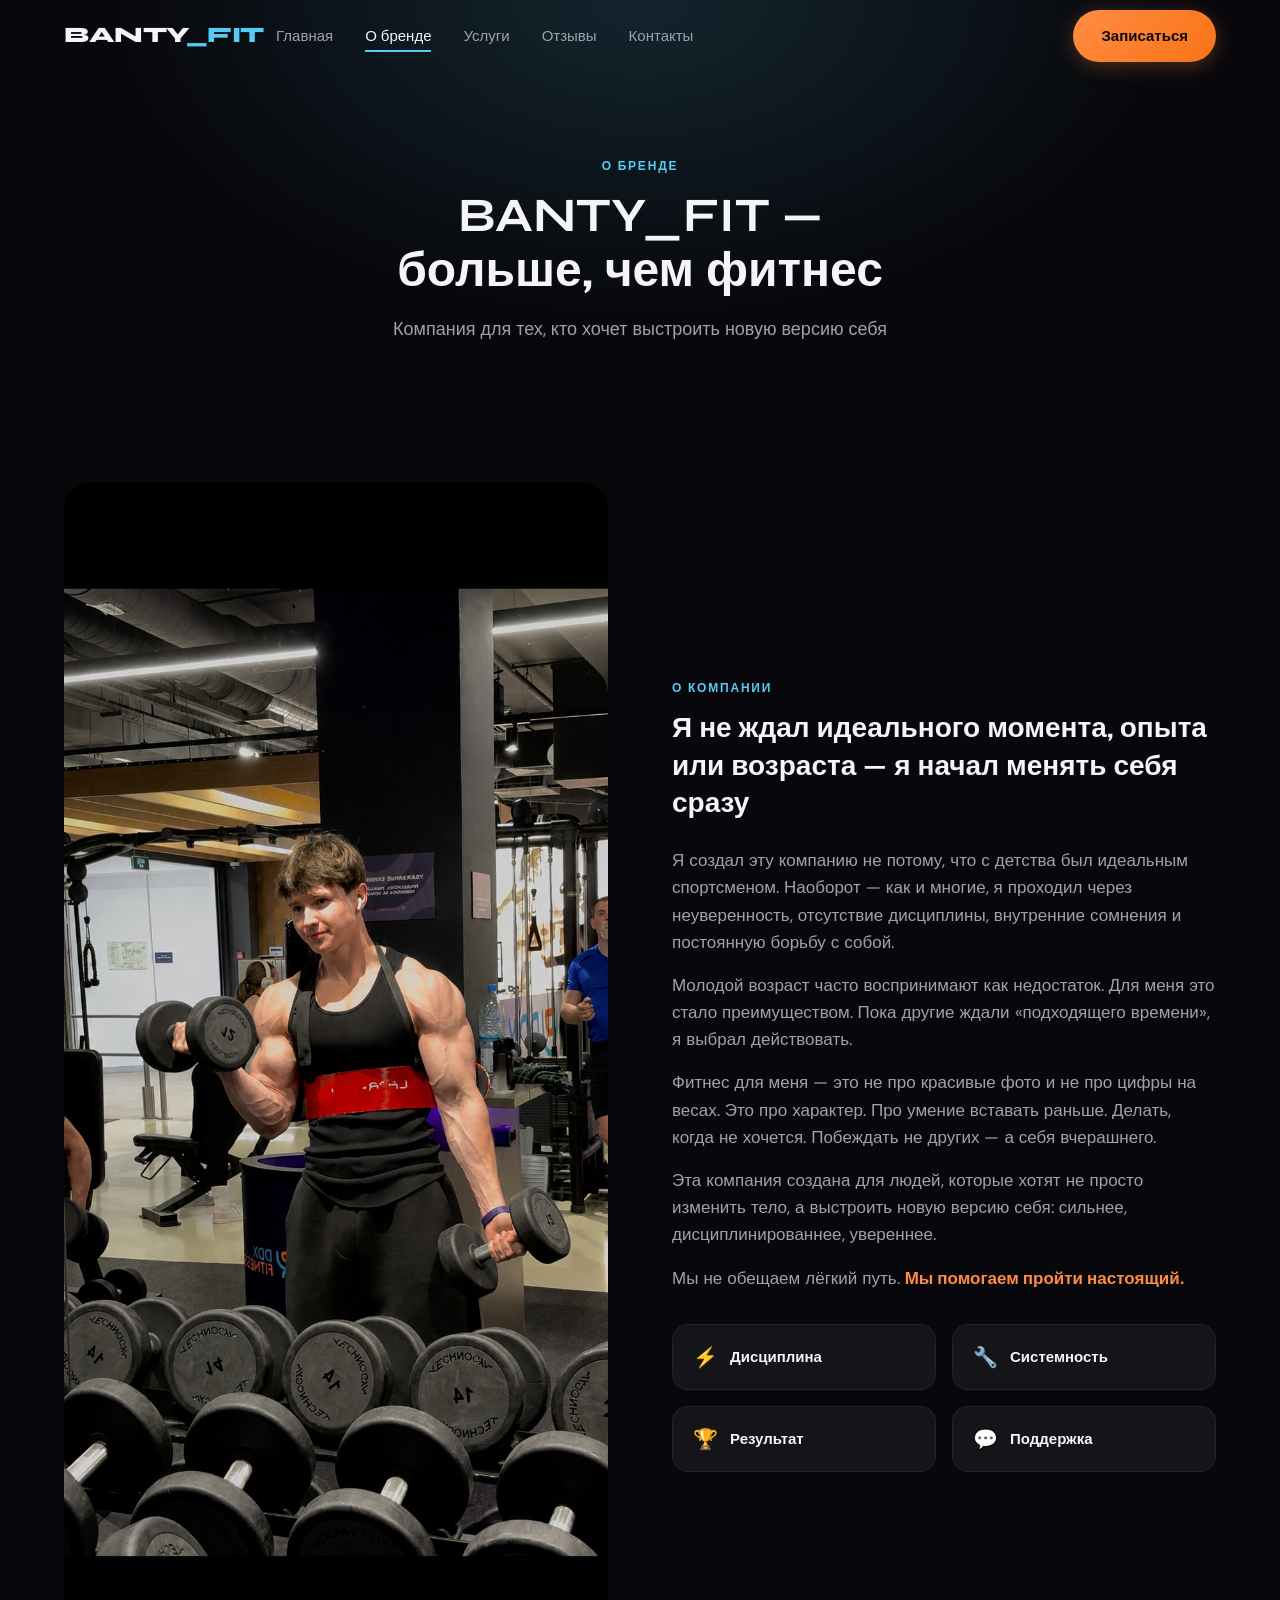
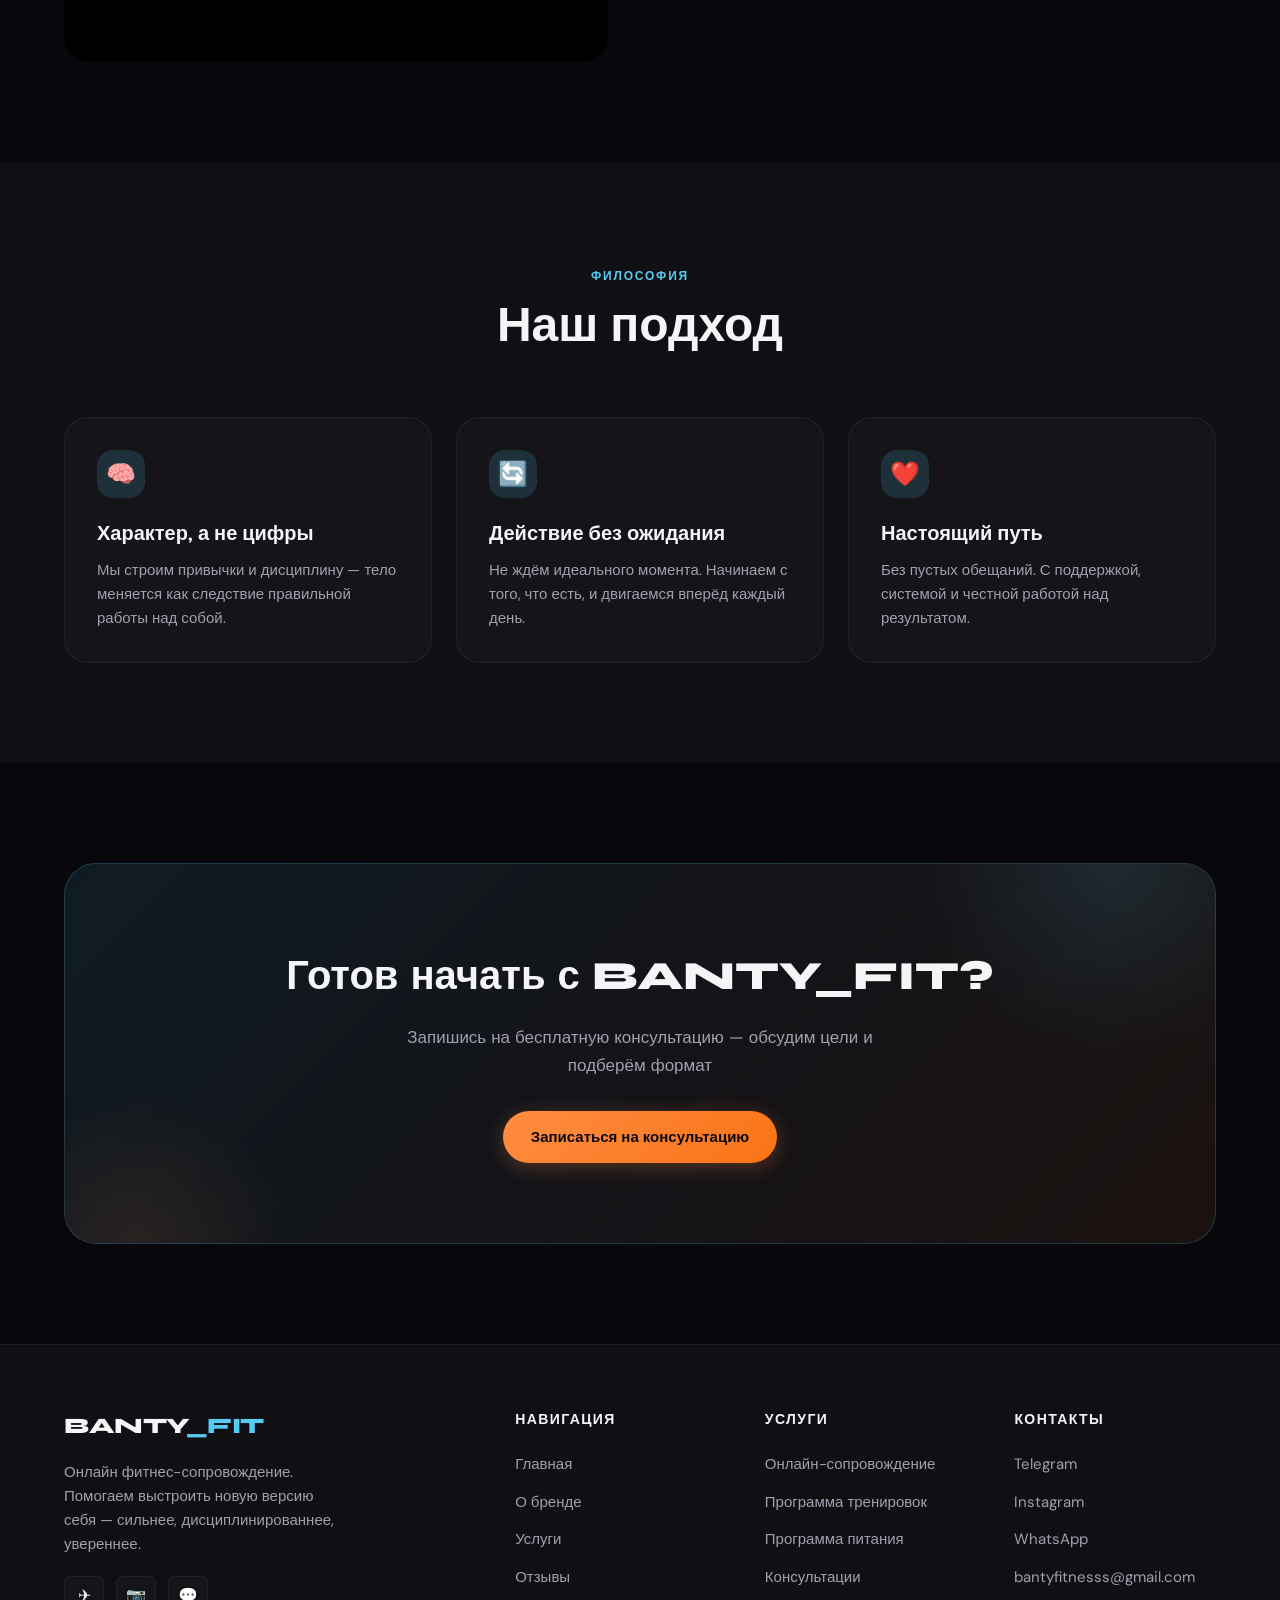
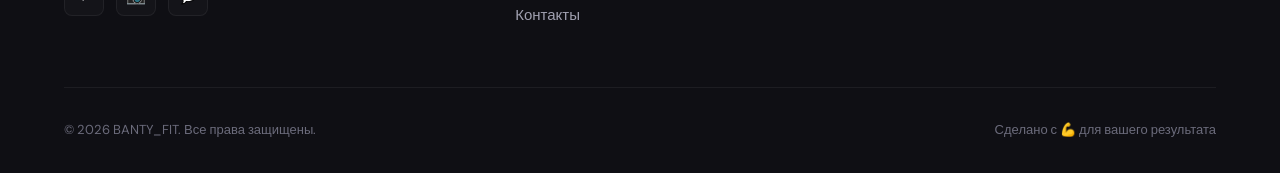
==== about.html @ 713d70b1 "Add files via upload" ====
<!DOCTYPE html>
<html lang="ru">
<head>
  <!-- Google tag (gtag.js) -->
<script async src="https://www.googletagmanager.com/gtag/js?id=G-3M4V0GP872"></script>
<script>
  window.dataLayer = window.dataLayer || [];
  function gtag(){dataLayer.push(arguments);}
  gtag('js', new Date());

  gtag('config', 'G-3M4V0GP872');
</script>
  <meta charset="UTF-8">
  <link rel="icon" type="image/png" href="favicon.png">
  <meta name="viewport" content="width=device-width, initial-scale=1.0">
  <meta name="description" content="BANTY_FIT — о бренде. Фитнес про характер, дисциплину и новую версию себя.">
  <title>О бренде — BANTY_FIT</title>
  <link rel="preconnect" href="https://fonts.googleapis.com">
  <link rel="preconnect" href="https://fonts.gstatic.com" crossorigin>
  <link href="https://fonts.googleapis.com/css2?family=DM+Sans:ital,opsz,wght@0,9..40,400;0,9..40,500;0,9..40,600;0,9..40,700;1,9..40,400&family=Syne:wght@600;700;800&display=swap" rel="stylesheet">
  <link rel="stylesheet" href="css/style.css">
  <!-- Yandex.Metrika counter -->
<script type="text/javascript">
  (function(m,e,t,r,i,k,a){
      m[i]=m[i]||function(){(m[i].a=m[i].a||[]).push(arguments)};
      m[i].l=1*new Date();
      for (var j = 0; j < document.scripts.length; j++) {if (document.scripts[j].src === r) { return; }}
      k=e.createElement(t),a=e.getElementsByTagName(t)[0],k.async=1,k.src=r,a.parentNode.insertBefore(k,a)
  })(window, document,'script','https://mc.yandex.ru/metrika/tag.js?id=110171998', 'ym');

  ym(110171998, 'init', {ssr:true, webvisor:true, clickmap:true, ecommerce:"dataLayer", referrer: document.referrer, url: location.href, accurateTrackBounce:true, trackLinks:true});
</script>
<noscript><div><img src="https://mc.yandex.ru/watch/110171998" style="position:absolute; left:-9999px;" alt="" /></div></noscript>
<!-- /Yandex.Metrika counter -->
</head>
<body>

  <header class="header">
    <div class="container header__inner">
      <a href="index.html" class="logo">BANTY<span>_FIT</span></a>
      <nav class="nav">
        <a href="index.html" class="nav__link">Главная</a>
        <a href="about.html" class="nav__link">О бренде</a>
        <a href="services.html" class="nav__link">Услуги</a>
        <a href="reviews.html" class="nav__link">Отзывы</a>
        <a href="contacts.html" class="nav__link">Контакты</a>
      </nav>
      <div class="header__cta">
        <a href="contacts.html" class="btn btn-primary">Записаться</a>
        <button class="burger" aria-label="Меню">
          <span></span>
          <span></span>
          <span></span>
        </button>
      </div>
    </div>
  </header>

  <section class="page-hero">
    <div class="container">
      <span class="section-label">О бренде</span>
      <h1 class="section-title">BANTY_FIT —<br>больше, чем фитнес</h1>
      <p class="section-subtitle">Компания для тех, кто хочет выстроить новую версию себя</p>
    </div>
  </section>

  <section class="section">
    <div class="container">
      <div class="about-grid">
        <img src="assets/images/matvey.png" alt="Матвей — основатель BANTY_FIT" class="about-image__photo">
        <div class="about-content">
          <span class="section-label">О компании</span>
          <h2 class="section-title about-lead">Я не ждал идеального момента, опыта или возраста — я начал менять себя сразу</h2>
          <p>
            Я создал эту компанию не потому, что с детства был идеальным спортсменом.
            Наоборот — как и многие, я проходил через неуверенность, отсутствие дисциплины, внутренние сомнения и постоянную борьбу с собой.
          </p>
          <p>
            Молодой возраст часто воспринимают как недостаток.
            Для меня это стало преимуществом.
            Пока другие ждали «подходящего времени», я выбрал действовать.
          </p>
          <p>
            Фитнес для меня — это не про красивые фото и не про цифры на весах.
            Это про характер.
            Про умение вставать раньше.
            Делать, когда не хочется.
            Побеждать не других — а себя вчерашнего.
          </p>
          <p>
            Эта компания создана для людей, которые хотят не просто изменить тело, а выстроить новую версию себя: сильнее, дисциплинированнее, увереннее.
          </p>
          <p class="about-closing">
            Мы не обещаем лёгкий путь.
            <strong>Мы помогаем пройти настоящий.</strong>
          </p>
          <div class="values-grid">
            <div class="value-item">
              <span class="value-item__icon">⚡</span>
              <span class="value-item__text">Дисциплина</span>
            </div>
            <div class="value-item">
              <span class="value-item__icon">🔧</span>
              <span class="value-item__text">Системность</span>
            </div>
            <div class="value-item">
              <span class="value-item__icon">🏆</span>
              <span class="value-item__text">Результат</span>
            </div>
            <div class="value-item">
              <span class="value-item__icon">💬</span>
              <span class="value-item__text">Поддержка</span>
            </div>
          </div>
        </div>
      </div>
    </div>
  </section>

  <section class="section section--dark">
    <div class="container">
      <div class="section__header">
        <span class="section-label">Философия</span>
        <h2 class="section-title">Наш подход</h2>
      </div>
      <div class="benefits-grid">
        <div class="benefit-card">
          <div class="benefit-card__icon">🧠</div>
          <h3 class="benefit-card__title">Характер, а не цифры</h3>
          <p class="benefit-card__text">Мы строим привычки и дисциплину — тело меняется как следствие правильной работы над собой.</p>
        </div>
        <div class="benefit-card">
          <div class="benefit-card__icon">🔄</div>
          <h3 class="benefit-card__title">Действие без ожидания</h3>
          <p class="benefit-card__text">Не ждём идеального момента. Начинаем с того, что есть, и двигаемся вперёд каждый день.</p>
        </div>
        <div class="benefit-card">
          <div class="benefit-card__icon">❤️</div>
          <h3 class="benefit-card__title">Настоящий путь</h3>
          <p class="benefit-card__text">Без пустых обещаний. С поддержкой, системой и честной работой над результатом.</p>
        </div>
      </div>
    </div>
  </section>

  <section class="section">
    <div class="container">
      <div class="cta-banner">
        <h2 class="cta-banner__title">Готов начать с BANTY_FIT?</h2>
        <p class="cta-banner__text">Запишись на бесплатную консультацию — обсудим цели и подберём формат</p>
        <a href="contacts.html" class="btn btn-primary">Записаться на консультацию</a>
      </div>
    </div>
  </section>

  <footer class="footer">
    <div class="container">
      <div class="footer__grid">
        <div class="footer__brand">
          <a href="index.html" class="logo">BANTY<span>_FIT</span></a>
          <p>Онлайн фитнес-сопровождение. Помогаем выстроить новую версию себя — сильнее, дисциплинированнее, увереннее.</p>
          <div class="footer__social">
            <a href="https://t.me/fitnesssmentor" target="_blank" rel="noopener" aria-label="Telegram">✈</a>
            <a href="https://www.instagram.com/bbanty_26/" target="_blank" rel="noopener" aria-label="Instagram">📷</a>
            <a href="https://wa.me/message/EIPKB7M7SUS6I1" target="_blank" rel="noopener" aria-label="WhatsApp">💬</a>
          </div>
        </div>
        <div>
          <h4 class="footer__heading">Навигация</h4>
          <ul class="footer__links">
            <li><a href="index.html">Главная</a></li>
            <li><a href="about.html">О бренде</a></li>
            <li><a href="services.html">Услуги</a></li>
            <li><a href="reviews.html">Отзывы</a></li>
            <li><a href="contacts.html">Контакты</a></li>
          </ul>
        </div>
        <div>
          <h4 class="footer__heading">Услуги</h4>
          <ul class="footer__links">
            <li><a href="services.html">Онлайн-сопровождение</a></li>
            <li><a href="services.html">Программа тренировок</a></li>
            <li><a href="services.html">Программа питания</a></li>
            <li><a href="services.html">Консультации</a></li>
          </ul>
        </div>
        <div>
          <h4 class="footer__heading">Контакты</h4>
          <ul class="footer__links">
            <li><a href="https://t.me/fitnesssmentor" target="_blank">Telegram</a></li>
            <li><a href="https://www.instagram.com/bbanty_26/" target="_blank">Instagram</a></li>
            <li><a href="https://wa.me/message/EIPKB7M7SUS6I1" target="_blank">WhatsApp</a></li>
            <li><a href="mailto:bantyfitnesss@gmail.com">bantyfitnesss@gmail.com</a></li>
          </ul>
        </div>
      </div>
      <div class="footer__bottom">
        <span>&copy; 2026 BANTY_FIT. Все права защищены.</span>
        <span>Сделано с 💪 для вашего результата</span>
      </div>
    </div>
  </footer>

  <script src="js/main.js"></script>
</body>
</html>
---- css/style.css ----
/* ============================================
   BANTY_FIT — Premium Fitness Website
   ============================================ */

:root {
  --bg-primary: #08080c;
  --bg-secondary: #0f0f14;
  --bg-card: #141419;
  --bg-card-hover: #1a1a22;
  --text-primary: #f5f5f7;
  --text-secondary: #a0a0b0;
  --text-muted: #6b6b7b;
  --accent: #56CCF2;
  --accent-dim: rgba(86, 204, 242, 0.15);
  --accent-glow: rgba(86, 204, 242, 0.35);
  --accent-secondary: #FF8C42;
  --accent-secondary-dim: rgba(255, 140, 66, 0.15);
  --accent-secondary-glow: rgba(255, 140, 66, 0.4);
  --gradient-accent: linear-gradient(135deg, #56CCF2 0%, #38bdf8 100%);
  --gradient-secondary: linear-gradient(135deg, #FF8C42 0%, #f97316 100%);
  --gradient-dark: linear-gradient(180deg, #08080c 0%, #0f0f14 100%);
  --border: rgba(255, 255, 255, 0.06);
  --border-hover: rgba(255, 255, 255, 0.12);
  --radius-sm: 8px;
  --radius-md: 16px;
  --radius-lg: 24px;
  --radius-xl: 32px;
  --shadow: 0 4px 24px rgba(0, 0, 0, 0.4);
  --shadow-glow: 0 0 40px rgba(86, 204, 242, 0.15);
  --shadow-glow-secondary: 0 0 40px rgba(255, 140, 66, 0.2);
  --font-heading: 'Syne', sans-serif;
  --font-body: 'DM Sans', sans-serif;
  --transition: 0.3s cubic-bezier(0.4, 0, 0.2, 1);
  --ease-smooth: cubic-bezier(0.16, 1, 0.3, 1);
  --ease-soft: cubic-bezier(0.22, 1, 0.36, 1);
  --duration-fast: 0.35s;
  --duration-mid: 0.65s;
  --duration-slow: 0.9s;
  --header-height: 72px;
}

*, *::before, *::after {
  box-sizing: border-box;
  margin: 0;
  padding: 0;
}

html {
  scroll-behavior: smooth;
  font-size: 16px;
}

body {
  font-family: var(--font-body);
  background: var(--bg-primary);
  color: var(--text-primary);
  line-height: 1.6;
  overflow-x: hidden;
  -webkit-font-smoothing: antialiased;
}

img {
  max-width: 100%;
  display: block;
}

a {
  color: inherit;
  text-decoration: none;
}

ul {
  list-style: none;
}

.container {
  width: 100%;
  max-width: 1200px;
  margin: 0 auto;
  padding: 0 24px;
}

/* ---- Typography ---- */
.section-label {
  display: inline-block;
  font-size: 0.75rem;
  font-weight: 600;
  letter-spacing: 0.15em;
  text-transform: uppercase;
  color: var(--accent);
  margin-bottom: 12px;
}

.section-title {
  font-family: var(--font-heading);
  font-size: clamp(2rem, 5vw, 3rem);
  font-weight: 700;
  line-height: 1.15;
  margin-bottom: 16px;
}

.section-subtitle {
  font-size: 1.125rem;
  color: var(--text-secondary);
  max-width: 560px;
}

/* ---- Buttons ---- */
.btn {
  display: inline-flex;
  align-items: center;
  justify-content: center;
  gap: 8px;
  padding: 14px 28px;
  font-family: var(--font-body);
  font-size: 0.9375rem;
  font-weight: 600;
  border-radius: 100px;
  border: none;
  cursor: pointer;
  transition:
    transform var(--duration-mid) var(--ease-smooth),
    box-shadow var(--duration-mid) var(--ease-smooth),
    background var(--duration-fast) ease,
    border-color var(--duration-fast) ease,
    color var(--duration-fast) ease;
  white-space: nowrap;
  position: relative;
  overflow: hidden;
}

.btn::after {
  content: '';
  position: absolute;
  inset: 0;
  background: linear-gradient(120deg, transparent 30%, rgba(255, 255, 255, 0.18) 50%, transparent 70%);
  transform: translateX(-120%);
  transition: transform 0.7s var(--ease-smooth);
  pointer-events: none;
}

.btn:hover::after {
  transform: translateX(120%);
}

.btn-primary {
  background: var(--gradient-secondary);
  color: #08080c;
  box-shadow: 0 4px 20px rgba(255, 140, 66, 0.28);
}

.btn-primary:hover {
  transform: translateY(-3px) scale(1.02);
  box-shadow: 0 10px 32px rgba(255, 140, 66, 0.42);
}

.btn-primary:active {
  transform: translateY(-1px) scale(0.99);
}

.btn-outline {
  background: transparent;
  color: var(--text-primary);
  border: 1px solid var(--border-hover);
}

.btn-outline:hover {
  border-color: var(--accent-secondary);
  color: var(--accent-secondary);
  background: var(--accent-secondary-dim);
  transform: translateY(-2px);
}

.btn-outline:active {
  transform: translateY(0);
}

.btn-ghost {
  background: rgba(255, 255, 255, 0.05);
  color: var(--text-primary);
  border: 1px solid var(--border);
}

.btn-ghost:hover {
  background: rgba(255, 255, 255, 0.1);
  border-color: var(--border-hover);
}

/* ---- Header ---- */
.header {
  position: fixed;
  top: 0;
  left: 0;
  right: 0;
  z-index: 1000;
  height: var(--header-height);
  transition: var(--transition);
}

.header.scrolled {
  background: rgba(8, 8, 12, 0.85);
  backdrop-filter: blur(20px);
  border-bottom: 1px solid var(--border);
}

.header__inner {
  display: flex;
  align-items: center;
  justify-content: flex-start;
  gap: 12px;
  height: 100%;
}
.header__cta {
  margin-left: auto;
}

.logo {
  font-family: var(--font-heading);
  font-size: 1.375rem;
  font-weight: 800;
  letter-spacing: -0.02em;
}

.logo span {
  color: var(--accent);
}

.nav {
  display: flex;
  align-items: center;
  gap: 32px;
}

.nav__link {
  font-size: 0.9375rem;
  font-weight: 500;
  color: var(--text-secondary);
  transition: var(--transition);
  position: relative;
}

.nav__link::after {
  content: '';
  position: absolute;
  bottom: -4px;
  left: 0;
  width: 0;
  height: 2px;
  background: var(--accent);
  transition: var(--transition);
}

.nav__link:hover,
.nav__link.active {
  color: var(--text-primary);
}

.nav__link:hover::after,
.nav__link.active::after {
  width: 100%;
}

.header__cta {
  display: flex;
  align-items: center;
  gap: 16px;
}

.burger {
  display: none;
  flex-direction: column;
  gap: 5px;
  background: none;
  border: none;
  cursor: pointer;
  padding: 8px;
}

.burger span {
  display: block;
  width: 24px;
  height: 2px;
  background: var(--text-primary);
  transition: var(--transition);
  border-radius: 2px;
}

.burger.active span:nth-child(1) {
  transform: rotate(45deg) translate(5px, 5px);
}

.burger.active span:nth-child(2) {
  opacity: 0;
}

.burger.active span:nth-child(3) {
  transform: rotate(-45deg) translate(5px, -5px);
}

/* ---- Hero ---- */
.hero {
  min-height: 100vh;
  display: flex;
  align-items: center;
  position: relative;
  padding-top: var(--header-height);
  overflow: hidden;
}

.hero__bg {
    position:absolute;
    inset:0;
    overflow:hidden;
    background:
    radial-gradient(circle at 20% 20%, rgba(86,204,242,.18), transparent 35%),
    radial-gradient(circle at 80% 70%, rgba(255,140,66,.15), transparent 35%),
    linear-gradient(180deg,#050507,#0b0b12);
  }

.hero__glow {
  position: absolute;
  width: 600px;
  height: 600px;
  border-radius: 50%;
  background: radial-gradient(circle, var(--accent-glow) 0%, transparent 70%);
  top: -200px;
  right: -200px;
  z-index: -1;
  animation: pulse-glow 14s var(--ease-soft) infinite;
}

.hero__glow--left {
  top: auto;
  bottom: -300px;
  left: -200px;
  right: auto;
  width: 500px;
  height: 500px;
  animation-delay: -4s;
}

@keyframes pulse-glow {
  0%, 100% { opacity: 0.35; transform: scale(1); }
  50% { opacity: 0.55; transform: scale(1.06); }
}

.hero__grid {
  position: absolute;
  inset: 0;
  background-image:
    linear-gradient(rgba(255,255,255,0.02) 1px, transparent 1px),
    linear-gradient(90deg, rgba(255,255,255,0.02) 1px, transparent 1px);
  background-size: 60px 60px;
  z-index: -1;
  mask-image: radial-gradient(ellipse at center, black 30%, transparent 80%);
}

.hero__content {
  max-width: 720px;
}

.hero__content > * {
  opacity: 0;
  animation: hero-enter var(--duration-slow) var(--ease-smooth) forwards;
}

.hero__badge { animation-delay: 0.08s; }
.hero__title { animation-delay: 0.2s; }
.hero__subtitle { animation-delay: 0.34s; }
.hero__actions { animation-delay: 0.48s; }
.hero__stats { animation-delay: 0.62s; }

@keyframes hero-enter {
  from {
    opacity: 0;
    transform: translateY(28px);
    filter: blur(6px);
  }
  to {
    opacity: 1;
    transform: translateY(0);
    filter: blur(0);
  }
}

.hero__title .highlight {
  #rotating-word{
    display:inline-block;
    min-width:260px;
    text-align:left;
  }
  display: inline-block;
  background: var(--gradient-accent);
  -webkit-background-clip: text;
  -webkit-text-fill-color: transparent;
  background-clip: text;
  animation: hero-highlight 1.1s var(--ease-smooth) 0.55s both;
}

.hero__badge {
  display: inline-flex;
  align-items: center;
  gap: 8px;
  padding: 8px 16px;
  background: var(--accent-dim);
  border: 1px solid rgba(86, 204, 242, 0.25);
  border-radius: 100px;
  font-size: 0.8125rem;
  font-weight: 500;
  color: var(--accent);
  margin-bottom: 24px;
}

.hero__badge-dot {
  width: 6px;
  height: 6px;
  background: var(--accent);
  border-radius: 50%;
  animation: blink 2s ease-in-out infinite;
}

@keyframes blink {
  0%, 100% { opacity: 1; }
  50% { opacity: 0.3; }
}

.hero__title {
  font-family: var(--font-heading);
  font-size: clamp(2.5rem, 7vw, 4.5rem);
  font-weight: 800;
  line-height: 1.05;
  letter-spacing: -0.03em;
  margin-bottom: 24px;
}

@keyframes hero-highlight {
  from {
    opacity: 0;
    transform: translateY(16px);
  }
  to {
    opacity: 1;
    transform: translateY(0);
  }
}

.hero__subtitle {
  font-size: clamp(1rem, 2vw, 1.25rem);
  color: var(--text-secondary);
  margin-bottom: 40px;
  max-width: 520px;
}

.hero__actions {
  display: flex;
  flex-wrap: wrap;
  gap: 16px;
  margin-bottom: 64px;
}

.hero__stats {
  display: flex;
  flex-wrap: wrap;
  gap: 48px;
}

.hero__stat-value {
  font-family: var(--font-heading);
  font-size: 2.5rem;
  font-weight: 800;
  color: var(--accent);
  line-height: 1;
}

.hero__stat-label {
  font-size: 0.875rem;
  color: var(--text-muted);
  margin-top: 4px;
}

/* ---- Page Hero (inner pages) ---- */
.page-hero {
  padding: calc(var(--header-height) + 80px) 0 80px;
  text-align: center;
  position: relative;
  overflow: hidden;
}

.page-hero::before {
  content: '';
  position: absolute;
  inset: 0;
  background: radial-gradient(ellipse at top, var(--accent-dim) 0%, transparent 60%);
  z-index: -1;
}

.page-hero .section-subtitle {
  margin: 0 auto;
}

/* ---- Sections ---- */
.section {
  padding: 100px 0;
}

.section--dark {
  background: var(--bg-secondary);
}

.section__header {
  text-align: center;
  margin-bottom: 64px;
}

.section__header .section-subtitle {
  margin: 0 auto;
}

/* ---- Benefits / Features ---- */
.benefits-grid {
  display: grid;
  grid-template-columns: repeat(auto-fit, minmax(280px, 1fr));
  gap: 24px;
}

.benefit-card {
  position: relative;
overflow: hidden;
  position: relative;
overflow: hidden;
  padding: 32px;
  background: var(--bg-card);
  border: 1px solid var(--border);
  border-radius: var(--radius-lg);
  transition: var(--transition);
  .benefit-card::before{
    content:"";
  
    position:absolute;
  
    width:300px;
    height:300px;
  
    left:var(--mouse-x);
    top:var(--mouse-y);
  
    transform:translate(-50%,-50%);
  
    background:radial-gradient(
      circle,
      rgba(86,204,242,.18),
      transparent 70%
    );
  
    opacity:0;
  
    transition:opacity .3s ease;
  
    pointer-events:none;
  }
}.benefit-card::before {
  content: "";
  position: absolute;
  width: 300px;
  height: 300px;
  background: radial-gradient(
    circle,
    rgba(86,204,242,.15),
    transparent 70%
  );
  top: var(--mouse-y, -999px);
  left: var(--mouse-x, -999px);
  transform: translate(-50%, -50%);
  pointer-events: none;
  opacity: 0;
  transition: opacity .3s ease;
}

.benefit-card:hover::before {
  opacity: 1;
}

.benefit-card:hover {
  border-color: var(--border-hover);
  background: var(--bg-card-hover);
  transform: translateY(-4px);
  box-shadow: var(--shadow);
}

.benefit-card__icon {
  width: 48px;
  height: 48px;
  display: flex;
  align-items: center;
  justify-content: center;
  background: var(--accent-dim);
  border-radius: var(--radius-md);
  font-size: 1.5rem;
  margin-bottom: 20px;
}

.benefit-card__title {
  font-family: var(--font-heading);
  font-size: 1.25rem;
  font-weight: 700;
  margin-bottom: 8px;
}

.benefit-card__text {
  color: var(--text-secondary);
  font-size: 0.9375rem;
}

/* ---- Stats Bar ---- */
.stats-bar {
  display: grid;
  grid-template-columns: repeat(4, 1fr);
  gap: 32px;
  padding: 48px;
  background: var(--bg-card);
  border: 1px solid var(--border);
  border-radius: var(--radius-xl);
}

.stat-item {
  text-align: center;
}

.stat-item__value {
  font-family: var(--font-heading);
  font-size: clamp(2rem, 4vw, 3rem);
  font-weight: 800;
  color: var(--accent);
  line-height: 1;
}

.stat-item__suffix {
  font-size: 0.6em;
}

.stat-item__label {
  font-size: 0.875rem;
  color: var(--text-muted);
  margin-top: 8px;
}

/* ---- About ---- */
.about-grid {
  display: grid;
  grid-template-columns: 1fr 1fr;
  gap: 64px;
  align-items: center;
}

.about-image {
  position: relative;
  aspect-ratio: 3/4;
  border-radius: var(--radius-xl);
  overflow: hidden;
  background: linear-gradient(135deg, #1a1a22 0%, #2a2a35 100%);
}

.about-image__placeholder {
  width: 100%;
  height: 100%;
  display: flex;
  align-items: center;
  justify-content: center;
  flex-direction: column;
  gap: 12px;
  color: var(--text-muted);
}

.about-image__placeholder svg {
  width: 64px;
  height: 64px;
  opacity: 0.4;
}

.about-image__frame {
  position: absolute;
  inset: -2px;
  border: 2px solid var(--accent);
  border-radius: var(--radius-xl);
  opacity: 0.3;
  transform: translate(12px, 12px);
  z-index: -1;
}

.about-content p {
  color: var(--text-secondary);
  margin-bottom: 16px;
  font-size: 1.0625rem;
}

.about-lead {
  font-size: clamp(1.375rem, 3vw, 1.75rem) !important;
  line-height: 1.35;
  color: var(--text-primary);
  margin-bottom: 24px !important;
}

.about-closing {
  font-size: 1.125rem;
  color: var(--text-primary);
  margin-top: 8px;
}

.about-closing strong {
  color: var(--accent-secondary);
}

.values-grid {
  display: grid;
  grid-template-columns: repeat(2, 1fr);
  gap: 16px;
  margin-top: 32px;
}

.value-item {
  display: flex;
  align-items: center;
  gap: 12px;
  padding: 16px 20px;
  background: var(--bg-card);
  border: 1px solid var(--border);
  border-radius: var(--radius-md);
  transition: var(--transition);
}

.value-item:hover {
  border-color: rgba(86, 204, 242, 0.35);
  background: var(--accent-dim);
}

.value-item__icon {
  font-size: 1.25rem;
}

.value-item__text {
  font-weight: 600;
  font-size: 0.9375rem;
}

/* ---- Services ---- */
.services-grid {
  display: grid;
  grid-template-columns: repeat(auto-fit, minmax(340px, 1fr));
  gap: 24px;
}

.service-card {
  padding: 40px;
  background: var(--bg-card);
  border: 1px solid var(--border);
  border-radius: var(--radius-lg);
  transition:
    transform var(--duration-mid) var(--ease-smooth),
    box-shadow var(--duration-mid) var(--ease-smooth),
    border-color var(--duration-fast) ease,
    background var(--duration-fast) ease;
  display: flex;
  flex-direction: column;
}

.service-card.reveal {
  opacity: 0;
  transform: translateY(36px);
  transition:
    opacity var(--duration-slow) var(--ease-smooth),
    transform var(--duration-slow) var(--ease-smooth),
    box-shadow var(--duration-mid) var(--ease-smooth),
    border-color var(--duration-fast) ease,
    background var(--duration-fast) ease;
}

.service-card.reveal.visible {
  opacity: 1;
  transform: translateY(0);
}

.service-card:hover {
  border-color: rgba(86, 204, 242, 0.35);
  box-shadow: var(--shadow-glow);
  transform: translateY(-6px);
}

.service-card.reveal.visible:hover {
  transform: translateY(-6px);
}

.service-card.featured {
  border-color: rgba(255, 140, 66, 0.45);
  background: linear-gradient(135deg, rgba(255, 140, 66, 0.08) 0%, var(--bg-card) 100%);
  position: relative;
}

.service-card__badge {
  position: absolute;
  top: 20px;
  right: 20px;
  padding: 4px 12px;
  background: var(--gradient-secondary);
  color: #08080c;
  font-size: 0.6875rem;
  font-weight: 700;
  text-transform: uppercase;
  letter-spacing: 0.05em;
  border-radius: 100px;
}

.service-card__icon {
  width: 56px;
  height: 56px;
  display: flex;
  align-items: center;
  justify-content: center;
  background: var(--accent-dim);
  border-radius: var(--radius-md);
  font-size: 1.75rem;
  margin-bottom: 24px;
}

.service-card__title {
  font-family: var(--font-heading);
  font-size: 1.375rem;
  font-weight: 700;
  margin-bottom: 12px;
}

.service-card__desc {
  color: var(--text-secondary);
  font-size: 0.9375rem;
  margin-bottom: 24px;
  flex-grow: 1;
}

.service-card__features {
  margin-bottom: 24px;
}

.service-card__features li {
  display: flex;
  align-items: flex-start;
  gap: 10px;
  font-size: 0.875rem;
  color: var(--text-secondary);
  margin-bottom: 8px;
}

.service-card__features li::before {
  content: '✓';
  color: var(--accent-secondary);
  font-weight: 700;
  flex-shrink: 0;
}

.service-card__price {
  display: flex;
  align-items: baseline;
  gap: 4px;
  padding-top: 24px;
  border-top: 1px solid var(--border);
}

.service-card__price-value{
  font-family: Inter, Arial, sans-serif;
}

.service-card__price-period {
  font-size: 0.875rem;
  color: var(--text-muted);
}

/* ---- Reviews ---- */
.reviews-grid {
  display: grid;
  grid-template-columns: repeat(auto-fit, minmax(340px, 1fr));
  gap: 24px;
}

.review-card {
  padding: 32px;
  background: var(--bg-card);
  border: 1px solid var(--border);
  border-radius: var(--radius-lg);
  transition:
    transform var(--duration-mid) var(--ease-smooth),
    box-shadow var(--duration-mid) var(--ease-smooth),
    border-color var(--duration-fast) ease;
  position: relative;
}

.review-card.reveal {
  opacity: 0;
  transform: translateY(36px);
  transition:
    opacity var(--duration-slow) var(--ease-smooth),
    transform var(--duration-slow) var(--ease-smooth),
    box-shadow var(--duration-mid) var(--ease-smooth),
    border-color var(--duration-fast) ease;
}

.review-card.reveal.visible{
  opacity:1;
  transform:translateY(0) scale(1);
}

.review-card.reveal{
  opacity:0;
  transform:translateY(80px) scale(.92);
}

.review-card:hover {
  border-color: var(--border-hover);
  transform: translateY(-5px);
  box-shadow: var(--shadow);
}

.review-card.reveal.visible:hover {
  transform: translateY(-5px);
}

.review-card__header {
  display: flex;
  align-items: center;
  gap: 16px;
  margin-bottom: 20px;
}

.review-card.featured {
  border-color: rgba(255, 140, 66, 0.45);
  background: linear-gradient(135deg, rgba(255, 140, 66, 0.08) 0%, var(--bg-card) 100%);
  position: relative;
}

.review-card__badge {
  position: absolute;
  top: 20px;
  right: 20px;
  padding: 4px 12px;
  background: var(--gradient-secondary);
  color: #08080c;
  font-size: 0.6875rem;
  font-weight: 700;
  text-transform: uppercase;
  letter-spacing: 0.05em;
  border-radius: 100px;
}

.review-card__avatar {
  width: 56px;
  height: 56px;
  border-radius: 50%;
  background: linear-gradient(135deg, #2a2a35, #3a3a48);
  display: flex;
  align-items: center;
  justify-content: center;
  font-family: var(--font-heading);
  font-weight: 700;
  font-size: 1.125rem;
  color: var(--accent);
  flex-shrink: 0;
  overflow: hidden;
}

.review-card__avatar img {
  width: 100%;
  height: 100%;
  object-fit: cover;
}

.review-card__info h4 {
  font-weight: 600;
  font-size: 1rem;
  margin-bottom: 2px;
}

.review-card__info span {
  font-size: 0.8125rem;
  color: var(--text-muted);
}

.review-card__stars {
  color: var(--accent-secondary);
  font-size: 0.875rem;
  letter-spacing: 2px;
  margin-bottom: 16px;
}

.review-card__text {
  color: var(--text-secondary);
  font-size: 0.9375rem;
  line-height: 1.7;
  margin-bottom: 20px;
}

.review-card__result {
  display: flex;
  align-items: center;
  gap: 12px;
  padding: 12px 16px;
  background: var(--accent-secondary-dim);
  border-radius: var(--radius-sm);
  font-size: 0.8125rem;
}

.review-card__result-label {
  color: var(--text-muted);
}

.review-card__result-value {
  font-weight: 700;
  color: var(--accent-secondary);
}

/* ---- Before/After ---- */
.before-after {
  display: grid;
  grid-template-columns: repeat(auto-fit, minmax(280px, 1fr));
  gap: 24px;
  margin-top: 48px;
}

.ba-card {
  border-radius: var(--radius-lg);
  overflow: hidden;
  border: 1px solid var(--border);
}

.ba-card__images {
  display: grid;
  grid-template-columns: 1fr 1fr;
}

.ba-card__image {
  aspect-ratio: 3/4;
  position: relative;
  overflow: hidden;
  background: var(--bg-secondary);
}

.ba-card__image img {
  width: 100%;
  height: 100%;
  object-fit: cover;
  object-position: center top;
}

.ba-card__image--before img[src*="alexey-before"] {
  object-position: center top;
}

.ba-card__image:not(:has(img)) {
  display: flex;
  flex-direction: column;
  align-items: center;
  justify-content: center;
  gap: 8px;
  color: var(--text-muted);
}

.ba-card__image--after:not(:has(img)) {
  color: var(--accent);
}

.ba-card__label {
  position: absolute;
  bottom: 12px;
  left: 12px;
  padding: 4px 10px;
  background: rgba(8, 8, 12, 0.75);
  backdrop-filter: blur(8px);
  border-radius: 100px;
  font-size: 0.6875rem;
  font-weight: 700;
  text-transform: uppercase;
  letter-spacing: 0.1em;
  color: var(--text-primary);
  z-index: 1;
}

.ba-card__image--after .ba-card__label {
  color: var(--accent);
  border: 1px solid rgba(86, 204, 242, 0.3);
}

.ba-card__image--before {
  background: linear-gradient(135deg, #1a1a22, #252530);
}

.ba-card__image--after {
  background: linear-gradient(135deg, #1a1822, #1e2a35);
}

.ba-card__image svg {
  width: 40px;
  height: 40px;
  opacity: 0.3;
}

.ba-card__info {
  padding: 16px 20px;
  background: var(--bg-card);
  display: flex;
  justify-content: space-between;
  align-items: center;
}

.ba-card__name {
  font-weight: 600;
  font-size: 0.9375rem;
}

.ba-card__period {
  font-size: 0.8125rem;
  color: var(--text-muted);
}

/* ---- FAQ ---- */
.faq-list {
  max-width: 720px;
  margin: 0 auto;
}

.faq-item {
  border-bottom: 1px solid var(--border);
}

.faq-item__question {
  width: 100%;
  display: flex;
  align-items: center;
  justify-content: space-between;
  gap: 16px;
  padding: 24px 0;
  background: none;
  border: none;
  color: var(--text-primary);
  font-family: var(--font-body);
  font-size: 1.0625rem;
  font-weight: 600;
  text-align: left;
  cursor: pointer;
  transition: var(--transition);
}

.faq-item__question:hover {
  color: var(--accent);
}

.faq-item__icon {
  width: 24px;
  height: 24px;
  flex-shrink: 0;
  position: relative;
  transition: var(--transition);
}

.faq-item__icon::before,
.faq-item__icon::after {
  content: '';
  position: absolute;
  background: var(--text-secondary);
  transition: var(--transition);
}

.faq-item__icon::before {
  width: 14px;
  height: 2px;
  top: 11px;
  left: 5px;
}

.faq-item__icon::after {
  width: 2px;
  height: 14px;
  top: 5px;
  left: 11px;
}

.faq-item.active .faq-item__icon::after {
  transform: rotate(90deg);
  opacity: 0;
}

.faq-item__answer {
  max-height: 0;
  overflow: hidden;
  transition: max-height 0.4s ease, padding 0.4s ease;
}

.faq-item.active .faq-item__answer {
  max-height: 300px;
  padding-bottom: 24px;
}

.faq-item__answer p {
  color: var(--text-secondary);
  font-size: 0.9375rem;
  line-height: 1.7;
}

/* ---- CTA Banner ---- */
.cta-banner {
  padding: 80px 48px;
  background: linear-gradient(135deg, rgba(86, 204, 242, 0.1) 0%, var(--bg-card) 50%, rgba(255, 140, 66, 0.08) 100%);
  border: 1px solid rgba(86, 204, 242, 0.2);
  border-radius: var(--radius-xl);
  text-align: center;
  position: relative;
  overflow: hidden;
}

.cta-banner::before {
  content: '';
  position: absolute;
  width: 400px;
  height: 400px;
  background: radial-gradient(circle, var(--accent-glow) 0%, transparent 70%);
  top: -200px;
  right: -100px;
  opacity: 0.35;
}

.cta-banner::after {
  content: '';
  position: absolute;
  width: 300px;
  height: 300px;
  background: radial-gradient(circle, var(--accent-secondary-glow) 0%, transparent 70%);
  bottom: -150px;
  left: -80px;
  opacity: 0.25;
}

.cta-banner__title {
  font-family: var(--font-heading);
  font-size: clamp(1.75rem, 4vw, 2.5rem);
  font-weight: 800;
  margin-bottom: 16px;
  position: relative;
}

.cta-banner__text {
  color: var(--text-secondary);
  font-size: 1.0625rem;
  max-width: 480px;
  margin: 0 auto 32px;
  position: relative;
}

.cta-banner .btn {
  position: relative;
}

/* ---- Contacts ---- */
.contacts-grid {
  display: grid;
  grid-template-columns: 1fr 1.2fr;
  gap: 64px;
}

.contact-methods {
  display: flex;
  flex-direction: column;
  gap: 16px;
}

.contact-method {
  display: flex;
  align-items: center;
  gap: 16px;
  padding: 20px 24px;
  background: var(--bg-card);
  border: 1px solid var(--border);
  border-radius: var(--radius-md);
  transition: var(--transition);
}

.contact-method:hover {
  border-color: rgba(86, 204, 242, 0.35);
  background: var(--bg-card-hover);
  transform: translateX(4px);
}

.contact-method__icon {
  width: 48px;
  height: 48px;
  display: flex;
  align-items: center;
  justify-content: center;
  background: var(--accent-dim);
  border-radius: var(--radius-sm);
  font-size: 1.25rem;
  flex-shrink: 0;
}

.contact-method__label {
  font-size: 0.8125rem;
  color: var(--text-muted);
  margin-bottom: 2px;
}

.contact-method__value {
  font-weight: 600;
  font-size: 0.9375rem;
}

/* ---- Form ---- */
.form {
  padding: 40px;
  background: var(--bg-card);
  border: 1px solid var(--border);
  border-radius: var(--radius-lg);
}

.form__title {
  font-family: var(--font-heading);
  font-size: 1.5rem;
  font-weight: 700;
  margin-bottom: 8px;
}

.form__subtitle {
  color: var(--text-secondary);
  font-size: 0.9375rem;
  margin-bottom: 32px;
}

.form-group {
  margin-bottom: 20px;
}

.form-group label {
  display: block;
  font-size: 0.875rem;
  font-weight: 500;
  margin-bottom: 8px;
  color: var(--text-secondary);
}

.form-group input,
.form-group textarea,
.form-group select {
  width: 100%;
  padding: 14px 16px;
  background: var(--bg-secondary);
  border: 1px solid var(--border);
  border-radius: var(--radius-sm);
  color: var(--text-primary);
  font-family: var(--font-body);
  font-size: 0.9375rem;
  transition: var(--transition);
}

.form-group input:focus,
.form-group textarea:focus,
.form-group select:focus {
  outline: none;
  border-color: var(--accent-secondary);
  box-shadow: 0 0 0 3px var(--accent-secondary-dim);
}

.form-group textarea {
  min-height: 120px;
  resize: vertical;
}

.form-group select {
  cursor: pointer;
  appearance: none;
  background-image: url("data:image/svg+xml,%3Csvg xmlns='http://www.w3.org/2000/svg' width='12' height='12' viewBox='0 0 12 12'%3E%3Cpath fill='%23a0a0b0' d='M6 8L1 3h10z'/%3E%3C/svg%3E");
  background-repeat: no-repeat;
  background-position: right 16px center;
}

.form .btn {
  width: 100%;
  margin-top: 8px;
}

.form-success {
  display: none;
  text-align: center;
  padding: 40px;
}

.form-success.visible {
  display: block;
}

.form-success__icon {
  font-size: 3rem;
  margin-bottom: 16px;
}

.form-success h3 {
  font-family: var(--font-heading);
  font-size: 1.5rem;
  margin-bottom: 8px;
}

.form-success p {
  color: var(--text-secondary);
}

.form.hidden {
  display: none;
}

/* ---- Footer ---- */
.footer {
  background: var(--bg-secondary);
  border-top: 1px solid var(--border);
  padding: 64px 0 32px;
}

.footer__grid {
  display: grid;
  grid-template-columns: 2fr 1fr 1fr 1fr;
  gap: 48px;
  margin-bottom: 48px;
}

.footer__brand p {
  color: var(--text-secondary);
  font-size: 0.9375rem;
  margin-top: 16px;
  max-width: 280px;
}

.footer__heading {
  font-family: var(--font-heading);
  font-size: 0.875rem;
  font-weight: 700;
  text-transform: uppercase;
  letter-spacing: 0.1em;
  margin-bottom: 20px;
  color: var(--text-primary);
}

.footer__links li {
  margin-bottom: 12px;
}

.footer__links a {
  color: var(--text-secondary);
  font-size: 0.9375rem;
  transition: var(--transition);
}

.footer__links a:hover {
  color: var(--accent);
}

.footer__social {
  display: flex;
  gap: 12px;
  margin-top: 20px;
}

.footer__social a {
  width: 40px;
  height: 40px;
  display: flex;
  align-items: center;
  justify-content: center;
  background: var(--bg-card);
  border: 1px solid var(--border);
  border-radius: var(--radius-sm);
  font-size: 1rem;
  transition: var(--transition);
}

.footer__social a:hover {
  border-color: var(--accent-secondary);
  background: var(--accent-secondary-dim);
  color: var(--accent-secondary);
}

.footer__bottom {
  display: flex;
  align-items: center;
  justify-content: space-between;
  padding-top: 32px;
  border-top: 1px solid var(--border);
  font-size: 0.8125rem;
  color: var(--text-muted);
}

/* ---- Motion (hero, buttons, service & review cards only) ---- */
.reveal-delay-1 { transition-delay: 0.12s; }
.reveal-delay-2 { transition-delay: 0.24s; }
.reveal-delay-3 { transition-delay: 0.36s; }

@media (prefers-reduced-motion: reduce) {
  .hero__content > *,
  .hero__title .highlight {
    animation: none;
    opacity: 1;
    transform: none;
    filter: none;
  }

  .service-card.reveal,
  .review-card.reveal {
    opacity: 1;
    transform: none;
  }

  .btn::after {
    display: none;
  }

  .btn:hover,
  .btn-primary:hover,
  .btn-outline:hover,
  .service-card:hover,
  .review-card:hover {
    transform: none;
  }

  .hero__glow {
    animation: none;
  }
}

/* ---- Responsive ---- */
@media (max-width: 1024px) {
  .footer__grid {
    grid-template-columns: 1fr 1fr;
  }

  .about-grid {
    grid-template-columns: 1fr;
    gap: 40px;
  }

  .contacts-grid {
    grid-template-columns: 1fr;
    gap: 40px;
  }

  .stats-bar {
    grid-template-columns: repeat(2, 1fr);
  }
}

@media (max-width: 768px) {
  .nav {
    position: fixed;
    top: var(--header-height);
    left: 0;
    right: 0;
    bottom: 0;
    flex-direction: column;
    justify-content: center;
    gap: 24px;
    background: rgba(8, 8, 12, 0.98);
    backdrop-filter: blur(20px);
    transform: translateX(100%);
    transition: var(--transition);
    padding: 40px;
  }

  .nav.open {
    transform: translateX(0);
  }

  .nav__link {
    font-size: 1.25rem;
  }

  .burger {
    display: flex;
  }

  .header__cta .btn-outline {
    display: none;
  }

  .hero__stats {
    gap: 32px;
  }

  .stats-bar {
    grid-template-columns: 1fr 1fr;
    padding: 32px 24px;
    gap: 24px;
  }

  .values-grid {
    grid-template-columns: 1fr;
  }

  .footer__grid {
    grid-template-columns: 1fr;
    gap: 32px;
  }

  .footer__bottom {
    flex-direction: column;
    gap: 12px;
    text-align: center;
  }

  .cta-banner {
    padding: 48px 24px;
  }

  .services-grid,
  .reviews-grid {
    grid-template-columns: 1fr;
  }

  .section {
    padding: 64px 0;
  }
}

@media (max-width: 480px) {
  .hero__actions {
    flex-direction: column;
  }

  .hero__actions .btn {
    width: 100%;
  }

  .stats-bar {
    grid-template-columns: 1fr;
  }
}
.energy-orb{
  position:absolute;
  border-radius:50%;
  filter:blur(90px);
  pointer-events:none;
}

.energy-orb.one{
  width:400px;
  height:400px;
  background:rgba(86,204,242,.18);
  top:10%;
  right:10%;
  animation:floatA 10s ease-in-out infinite;
}

.energy-orb.two{
  width:350px;
  height:350px;
  background:rgba(255,140,66,.15);
  bottom:10%;
  left:5%;
  animation:floatB 14s ease-in-out infinite;
}

@keyframes floatA{
  50%{
    transform:translateY(-80px);
  }
}

@keyframes floatB{
  50%{
    transform:translateY(60px);
  }
}
#rotating-word{
  transition:
    opacity .3s ease,
    transform .3s ease;
}
#rotating-word{
  display:inline-block;
  transition: all .5s ease;
  min-width:260px;
  text-align:left;
}
#rotating-word{
  display:inline-block;
  color:#56CCF2;
  text-shadow:
    0 0 15px rgba(86,204,242,.5),
    0 0 30px rgba(86,204,242,.3);

  transition:all .6s ease;
}

.word-hide{
  opacity:0;
  transform:translateY(-30px);
  filter:blur(15px);
}

.word-show{
  animation:premiumWord .7s ease;
}
.hero-bg-text{
  position:absolute;

  top:50%;
  left:50%;

  transform:translate(-50%,-50%);
  will-change: transform;
  font-size:14vw;
  font-weight:900;
  font-family:'Syne',sans-serif;

  color:rgba(255,255,255,.025);

  letter-spacing:-8px;
  white-space:nowrap;

  pointer-events:none;
  user-select:none;

  z-index:1;
}
/* ===== ENERGY LINES ===== */

.energy-line{
  position:absolute;
  width:500px;
  height:2px;

  background:linear-gradient(
    90deg,
    transparent,
    rgba(86,204,242,.9),
    transparent
  );

  filter:blur(1px);

  opacity:.4;

  animation:energyMove 12s linear infinite;

  z-index:0;
}

.energy-line-1{
  top:20%;
  left:-30%;
}

.energy-line-2{
  top:50%;
  right:-30%;

  animation-duration:16s;
}

.energy-line-3{
  bottom:20%;
  left:-20%;

  animation-duration:20s;
}

@keyframes energyMove{

  from{
    transform:translateX(0) rotate(-10deg);
  }

  to{
    transform:translateX(150vw) rotate(-10deg);
  }

}/* ===== REVEAL ANIMATION ===== */

.reveal-section{
  opacity:0;
  transform:translateY(80px);
  filter:blur(10px);

  transition:
  opacity 1s ease,
  transform 1s ease,
  filter 1s ease;
}

.reveal-section.visible{
  opacity:1;
  transform:translateY(0);
  filter:blur(0);
}/* ===== PREMIUM LOADER ===== */

.loader{
  position:fixed;
  inset:0;

  background:#050505;

  display:flex;
  flex-direction:column;
  justify-content:center;
  align-items:center;

  z-index:99999;

  transition:opacity .8s ease,
  visibility .8s ease;
}

.loader.hidden{
  opacity:0;
  visibility:hidden;
}

.loader-logo{

  font-family:'Syne',sans-serif;
  font-size:48px;
  font-weight:900;
  letter-spacing:4px;

  color:white;

  opacity:0;

  animation:logoAppear 1.2s ease forwards;
}

.loader-logo span{
  color:#56CCF2;
}

.loader-line{

  margin-top:25px;

  width:0;
  height:2px;

  background:#56CCF2;

  box-shadow:
  0 0 20px #56CCF2,
  0 0 40px #56CCF2;

  animation:lineGrow 1.5s ease forwards;
}

@keyframes logoAppear{

  from{
    opacity:0;
    transform:translateY(20px);
  }

  to{
    opacity:1;
    transform:translateY(0);
  }

}

@keyframes lineGrow{

  from{
    width:0;
  }

  to{
    width:220px;
  }

}
.review-card{
  position:relative;
  overflow:hidden;
}

.review-card::before{

  content:'';

  position:absolute;

  width:300px;
  height:300px;

  background:
  radial-gradient(
    circle,
    rgba(255,140,66,.18),
    transparent 70%
  );

  left:var(--mouse-x);
  top:var(--mouse-y);

  transform:translate(-50%,-50%);

  opacity:0;

  transition:.3s;

  pointer-events:none;
}

.review-card:hover::before{
  opacity:1;
}
/* ===== REVIEWS WOW UPGRADE ===== */

.reviews-grid{
  perspective:1200px;
}

.review-card{
  transform-style:preserve-3d;
  will-change:transform, opacity, filter;
}

.review-card.reveal{
  opacity:0;
  transform:translateY(90px) rotateX(10deg) scale(.92);
  filter:blur(14px);
}

.review-card.reveal.visible{
  opacity:1;
  transform:translateY(0) rotateX(0) scale(1);
  filter:blur(0);
}

.review-card:nth-child(1){ transition-delay:.05s; }
.review-card:nth-child(2){ transition-delay:.14s; }
.review-card:nth-child(3){ transition-delay:.23s; }
.review-card:nth-child(4){ transition-delay:.32s; }
.review-card:nth-child(5){ transition-delay:.41s; }
.review-card:nth-child(6){ transition-delay:.50s; }

.review-card:hover{
  transform:translateY(-14px) scale(1.03) rotateX(3deg);
  border-color:rgba(255,140,66,.45);
  box-shadow:
    0 30px 80px rgba(0,0,0,.45),
    0 0 50px rgba(255,140,66,.16);
}

.review-card::after{
  content:"";
  position:absolute;
  inset:0;
  background:linear-gradient(
    135deg,
    rgba(255,255,255,.10),
    transparent 35%,
    transparent 70%,
    rgba(86,204,242,.06)
  );
  opacity:0;
  transition:.4s ease;
  pointer-events:none;
}

.review-card:hover::after{
  opacity:1;
}/* ===== REVIEWS WOW UPGRADE ===== */

.reviews-grid{
  perspective:1200px;
}

.review-card{
  transform-style:preserve-3d;
  will-change:transform, opacity, filter;
}

.review-card.reveal{
  opacity:0;
  transform:translateY(90px) rotateX(10deg) scale(.92);
  filter:blur(14px);
}

.review-card.reveal.visible{
  opacity:1;
  transform:translateY(0) rotateX(0) scale(1);
  filter:blur(0);
}

.review-card:nth-child(1){ transition-delay:.05s; }
.review-card:nth-child(2){ transition-delay:.14s; }
.review-card:nth-child(3){ transition-delay:.23s; }
.review-card:nth-child(4){ transition-delay:.32s; }
.review-card:nth-child(5){ transition-delay:.41s; }
.review-card:nth-child(6){ transition-delay:.50s; }

.review-card:hover{
  transform:translateY(-14px) scale(1.03) rotateX(3deg);
  border-color:rgba(255,140,66,.45);
  box-shadow:
    0 30px 80px rgba(0,0,0,.45),
    0 0 50px rgba(255,140,66,.16);
}

.review-card::after{
  content:"";
  position:absolute;
  inset:0;
  background:linear-gradient(
    135deg,
    rgba(255,255,255,.10),
    transparent 35%,
    transparent 70%,
    rgba(86,204,242,.06)
  );
  opacity:0;
  transition:.4s ease;
  pointer-events:none;
}

.review-card:hover::after{
  opacity:1;
}/* ===== REVIEWS TICKER ===== */

.reviews-ticker{
  overflow:hidden;
  margin-bottom:48px;
  border-top:1px solid rgba(255,255,255,.08);
  border-bottom:1px solid rgba(255,255,255,.08);
}

.reviews-ticker__track{
  white-space:nowrap;
  padding:22px 0;
  font-family:'Syne',sans-serif;
  font-size:clamp(2rem, 6vw, 5rem);
  font-weight:900;
  letter-spacing:-3px;
  color:rgba(255,255,255,.055);
  animation:reviewsTicker 18s linear infinite;
}

@keyframes reviewsTicker{
  from{
    transform:translateX(0);
  }

  to{
    transform:translateX(-50%);
  }
}/* ===== REVIEW CASE NUMBERS ===== */

.review-card{
  counter-increment: reviewCase;
}

.reviews-grid{
  counter-reset: reviewCase;
}

.review-card::after{
  content:"0" counter(reviewCase);
  position:absolute;
  top:18px;
  right:24px;

  font-family:'Syne',sans-serif;
  font-size:52px;
  font-weight:900;

  color:rgba(255,255,255,.035);

  pointer-events:none;
  z-index:0;
}/* ===== SERVICES PREMIUM HOVER ===== */

.service-card{
  position:relative;
  overflow:hidden;
  transform-style:preserve-3d;
  will-change:transform;
}

.service-card::before{
  content:"";
  position:absolute;
  width:360px;
  height:360px;
  left:var(--mouse-x, -999px);
  top:var(--mouse-y, -999px);
  transform:translate(-50%,-50%);
  background:radial-gradient(
    circle,
    rgba(86,204,242,.18),
    transparent 70%
  );
  opacity:0;
  transition:opacity .3s ease;
  pointer-events:none;
}

.service-card:hover::before{
  opacity:1;
}

.service-card:hover{
  transform:
  translateY(-14px)
  scale(1.03);

box-shadow:
  0 30px 80px rgba(0,0,0,.45),
  0 0 50px rgba(255,140,66,.15);
  transform:perspective(1000px) rotateX(4deg) rotateY(-4deg) translateY(-12px) scale(1.02);
  border-color:rgba(86,204,242,.42);
  box-shadow:
    0 35px 90px rgba(0,0,0,.45),
    0 0 55px rgba(86,204,242,.16);
}

.service-card__price-value{
  transition:.35s ease;
}

.service-card:hover .service-card__price-value{
  text-shadow:
    0 0 20px rgba(255,140,66,.5),
    0 0 45px rgba(255,140,66,.25);
}/* ===== SERVICES SCROLL REVEAL ===== */

.service-card{
  opacity:0;
  filter:blur(12px);

  transition:
    opacity 1s ease,
    transform 1s ease,
    filter 1s ease;
}

.service-card:nth-child(odd){
  transform:translateX(-120px);
}

.service-card:nth-child(even){
  transform:translateX(120px);
}

.service-card.visible{
  opacity:1;
  transform:translateX(0);
  filter:blur(0);
}

.service-card:nth-child(1){ transition-delay:.05s; }
.service-card:nth-child(2){ transition-delay:.16s; }
.service-card:nth-child(3){ transition-delay:.27s; }
.service-card:nth-child(4){ transition-delay:.38s; }
.service-card:nth-child(5){ transition-delay:.49s; }
/* ===== 3D DUMBBELL SCENE ===== */
/* ===== FIXED PREMIUM DUMBBELL ===== */

.dumbbell-scene{
  position:relative;
  width:100%;
  height:280px;
  margin:0 auto 64px;
  display:flex;
  align-items:center;
  justify-content:center;
  overflow:hidden;
  border-radius:32px;
  background:
    radial-gradient(circle at 50% 50%, rgba(86,204,242,.16), transparent 38%),
    rgba(255,255,255,.025);
  border:1px solid rgba(255,255,255,.08);
}

.dumbbell{
  position:relative;
  width:420px;
  height:110px;
  z-index:3;
  transform:rotateX(18deg) rotateY(-16deg);
  animation:dumbbellFloat 5s ease-in-out infinite;
}

.bar{
  position:absolute;
  top:50%;
  left:16%;
  width:68%;
  height:18px;
  transform:translateY(-50%);
  border-radius:999px;
  background:linear-gradient(180deg,#fff,#7b7b7b,#111,#e7e7e7);
}

.plate{
  position:absolute;
  top:50%;
  transform:translateY(-50%);
  border-radius:20px;
  background:linear-gradient(135deg,#fff,#8a8a8a,#111,#e5e5e5);
  box-shadow:0 25px 60px rgba(0,0,0,.45);
}

.plate-big{
  width:60px;
  height:110px;
}

.plate-small{
  width:42px;
  height:88px;
}

.plate-left.plate-big{ left:0; }
.plate-left.plate-small{ left:68px; }
.plate-right.plate-small{ right:68px; }
.plate-right.plate-big{ right:0; }

.dumbbell-label{
  position:absolute;
  bottom:22px;
  font-family:'Syne',sans-serif;
  font-size:.75rem;
  font-weight:900;
  letter-spacing:.18em;
  color:rgba(255,255,255,.35);
}

@keyframes dumbbellFloat{
  0%,100%{
    transform:rotateX(18deg) rotateY(-16deg) translateY(0);
  }
  50%{
    transform:rotateX(22deg) rotateY(-8deg) translateY(-16px);
  }
}

.dumbbell-particles span{
  position:absolute;
  width:5px;
  height:5px;
  border-radius:50%;
  background:#56CCF2;
  box-shadow:0 0 18px #56CCF2;
  animation:particleFloat 4s ease-in-out infinite;
}

.dumbbell-particles span:nth-child(1){ top:25%; left:18%; animation-delay:.1s; }
.dumbbell-particles span:nth-child(2){ top:70%; left:22%; animation-delay:.4s; }
.dumbbell-particles span:nth-child(3){ top:32%; left:78%; animation-delay:.7s; }
.dumbbell-particles span:nth-child(4){ top:65%; left:75%; animation-delay:1s; }
.dumbbell-particles span:nth-child(5){ top:18%; left:50%; animation-delay:1.2s; }
.dumbbell-particles span:nth-child(6){ top:78%; left:55%; animation-delay:1.5s; }

@keyframes particleFloat{
  0%,100%{
    transform:translateY(0) scale(.7);
    opacity:.25;
  }
  50%{
    transform:translateY(-30px) scale(1.4);
    opacity:1;
  }
}/* ===== DUMBBELL LAYOUT FIX ===== */

.dumbbell-scene{
  height:360px !important;
  margin:40px auto 120px !important;
  z-index:2 !important;
}

.services-grid{
  position:relative;
  z-index:3;
  margin-top:80px;
}.dumbbell-scene{
  grid-column: 1 / -1 !important;
  width: 100% !important;
  height: 320px !important;
  margin: 0 0 48px 0 !important;
}

.services-grid{
  align-items: stretch !important;
}.dumbbell-scene::after{
  content:"";
  position:absolute;
  bottom:40px;
  left:50%;
  width:420px;
  height:60px;
  transform:translateX(-50%);
  background:radial-gradient(
    ellipse,
    rgba(86,204,242,.25),
    transparent 70%
  );
  filter:blur(20px);
}

.dumbbell{
  animation:
    dumbbellFloat 5s ease-in-out infinite,
    dumbbellRotate 10s ease-in-out infinite;
}

@keyframes dumbbellRotate{
  0%,100%{
    transform:
      rotateX(22deg)
      rotateY(-18deg)
      rotateZ(0deg);
  }

  50%{
    transform:
      rotateX(30deg)
      rotateY(8deg)
      rotateZ(-2deg);
  }
  }/* ===== PREMIUM STATS ===== */

.premium-stats{
  width:min(1100px, calc(100% - 48px));
  margin:0 auto 90px;

  display:grid;
  grid-template-columns:repeat(3,1fr);
  gap:24px;
}

.premium-stat{
  position:relative;

  padding:42px;

  text-align:center;

  border-radius:28px;

  background:
    linear-gradient(
      135deg,
      rgba(255,255,255,.05),
      rgba(255,255,255,.015)
    );

  border:1px solid rgba(255,255,255,.08);

  backdrop-filter:blur(20px);

  overflow:hidden;

  transition:.45s;
}

.premium-stat::before{
  content:"";

  position:absolute;
  inset:-2px;

  background:
    linear-gradient(
      135deg,
      rgba(86,204,242,.3),
      transparent,
      rgba(255,140,66,.2)
    );

  opacity:0;

  transition:.45s;
}

.premium-stat:hover{
  transform:
    translateY(-10px)
    scale(1.03);

  box-shadow:
    0 25px 80px rgba(0,0,0,.45);
}

.premium-stat:hover::before{
  opacity:1;
}

.premium-stat-number{
  position:relative;

  font-family:'Syne',sans-serif;

  font-size:4rem;
  font-weight:900;

  line-height:1;

  background:
    linear-gradient(
      135deg,
      #56CCF2,
      #ffffff
    );
    background-clip:text;
    -webkit-background-clip:text;
    -webkit-text-fill-color:transparent;
  -webkit-background-clip:text;
  -webkit-text-fill-color:transparent;
}

.premium-stat-label{
  margin-top:12px;

  letter-spacing:.25em;

  font-size:.8rem;

  color:rgba(255,255,255,.55);
}

@media(max-width:768px){
  .premium-stats{
    grid-template-columns:1fr;
  }
}/* ===== DUMBBELL POLISH ===== */

.dumbbell-scene{
  overflow:hidden;
}

.dumbbell{
  position:absolute;
  left:-20px;
  top:50%;
  transform:translateY(-50%) rotateX(22deg) rotateY(-18deg); scale:.85;
  opacity:.75;
  filter:drop-shadow(0 30px 45px rgba(0,0,0,.6));
}

.dumbbell::after{
  content:"";
  position:absolute;
  inset:-80px;
  background:radial-gradient(circle, rgba(86,204,242,.18), transparent 65%);
  filter:blur(35px);
  z-index:-1;
}

.premium-stats{
  position:relative;
  z-index:5;
}
/* ===== SERVICE CARD 3D POLISH ===== */

.service-card{
  transform-style:preserve-3d;
  will-change:transform;
}

.service-card:hover{
  transform:
    perspective(1000px)
    rotateX(4deg)
    rotateY(-4deg)
    translateY(-14px)
    scale(1.025);

  box-shadow:
    0 35px 90px rgba(0,0,0,.5),
    0 0 60px rgba(255,140,66,.16);
}

.service-card__icon,
.service-card__title,
.service-card__price{
  position:relative;
  z-index:2;
  transform:translateZ(28px);
}/* ===== SERVICES FOCUS MODE ===== */

.services-grid:hover .service-card{
  opacity:.55;
  filter:saturate(.7);
}

.services-grid .service-card:hover{
  opacity:1;
  filter:saturate(1);
}

.service-card__price{
  transition:.35s ease;
}

.service-card:hover .service-card__price{
  transform:translateY(-4px);
}

.service-card:hover .service-card__price-value{
  color:#FF8C42;
  text-shadow:
    0 0 25px rgba(255,140,66,.45),
    0 0 60px rgba(255,140,66,.22);
}/* ===== SERVICE CARDS PRESENTATION REVEAL ===== */

.service-card{
  opacity:0;
  filter:blur(14px);
  transition:
    opacity 1s ease,
    transform 1s ease,
    filter 1s ease,
    box-shadow .35s ease,
    border-color .35s ease;
}

.service-card:nth-child(1){
  transform:translateX(-140px) scale(.94);
}

.service-card:nth-child(2){
  transform:translateX(140px) scale(.94);
}

.service-card:nth-child(3){
  transform:translateY(120px) scale(.94);
}

.service-card:nth-child(4){
  transform:scale(.78);
}

.service-card.visible{
  opacity:1;
  transform:translate(0,0) scale(1);
  filter:blur(0);
}

.service-card:nth-child(1){ transition-delay:.05s; }
.service-card:nth-child(2){ transition-delay:.18s; }
.service-card:nth-child(3){ transition-delay:.31s; }
.service-card:nth-child(4){ transition-delay:.44s; }
/* ===== SERVICES SCROLL 3D CINEMATIC ===== */

.services-grid{
  perspective:1400px;
}

.service-card{
  will-change:transform, opacity, filter;
  transform-style:preserve-3d;
}.page-hero{
  padding-bottom:40px !important;
}

.dumbbell-scene{
  margin-top:20px !important;
  margin-bottom:50px !important;
}

.services-grid{
  margin-top:20px !important;
}
@media(max-width:768px){
  .dumbbell-scene{
    height:220px !important;
    margin-bottom:32px !important;
  }

  .dumbbell{
    transform:translateY(-50%) scale(.55) rotateX(22deg) rotateY(-18deg) !important;
    left:-70px !important;
  }

  .premium-stats{
    margin-bottom:40px !important;
  }
}/* ===== MOBILE SERVICES FIX ===== */

@media(max-width:768px){

  .dumbbell-scene{
    display:none !important;
  }

  .premium-stats{
    width:calc(100% - 32px) !important;
    margin:32px auto 48px !important;
    display:grid !important;
    grid-template-columns:1fr !important;
    gap:16px !important;
  }

  .premium-stat{
    padding:28px 20px !important;
    border-radius:22px !important;
  }

  .premium-stat-number{
    font-size:3rem !important;
  }

  .services-grid{
    width:calc(100% - 32px) !important;
    margin:0 auto !important;
    grid-template-columns:1fr !important;
  }

  .service-card{
    transform:none !important;
    opacity:1 !important;
    filter:none !important;
  }
}@media(max-width:768px){

  .service-card{
    padding:28px 22px !important;
    border-radius:24px !important;
  }

  .service-card__title{
    font-size:1.2rem !important;
  }

  .service-card__desc{
    font-size:.92rem !important;
  }

  .service-card__features li{
    font-size:.88rem !important;
  }

  .service-card__price-value{
    font-size:1.8rem !important;
  }

  .service-card__icon{
    width:48px !important;
    height:48px !important;
    font-size:1.35rem !important;
  }
}.service-card__icon svg{
  width:28px;
  height:28px;
}

.service-card__icon{
  color:#56CCF2;
}
/* ===== BANTY_FIT CINEMATIC LOADER ===== */

.bf-loader{
  position:fixed;
  inset:0;
  z-index:999999;
  background:
    radial-gradient(circle at 50% 45%, rgba(86,204,242,.14), transparent 35%),
    #050507;
  display:flex;
  align-items:center;
  justify-content:center;
  overflow:hidden;
  transition:opacity .9s ease, visibility .9s ease;
}

.bf-loader.hidden{
  opacity:0;
  visibility:hidden;
}

.bf-loader__dumbbell{
  position:relative;
  width:420px;
  height:120px;
  transform-style:preserve-3d;
  animation:loaderDumbbell 2.4s ease forwards;
  filter:drop-shadow(0 0 45px rgba(86,204,242,.25));
}

.bf-loader__bar{
  position:absolute;
  top:50%;
  left:16%;
  width:68%;
  height:18px;
  transform:translateY(-50%) scaleX(0);
  transform-origin:center;
  border-radius:999px;
  background:linear-gradient(180deg,#fff,#777,#111,#eee);
  animation:loaderBar 1.1s ease .7s forwards;
}

.bf-loader__plate{
  position:absolute;
  top:50%;
  border-radius:22px;
  background:linear-gradient(135deg,#fff,#9a9a9a,#111,#eee);
  box-shadow:
    inset 10px 10px 22px rgba(255,255,255,.18),
    inset -14px -14px 28px rgba(0,0,0,.65),
    0 25px 60px rgba(0,0,0,.6);
  opacity:0;
  filter:blur(18px);
  animation:loaderPlate 1s ease forwards;
}

.left-big{ width:62px; height:120px; left:0; transform:translate(-160px,-50%) rotate(-20deg); animation-delay:.15s; }
.left-small{ width:44px; height:92px; left:72px; transform:translate(-120px,-50%) rotate(-15deg); animation-delay:.3s; }
.right-small{ width:44px; height:92px; right:72px; transform:translate(120px,-50%) rotate(15deg); animation-delay:.45s; }
.right-big{ width:62px; height:120px; right:0; transform:translate(160px,-50%) rotate(20deg); animation-delay:.6s; }

@keyframes loaderPlate{
  to{
    opacity:1;
    filter:blur(0);
    transform:translate(0,-50%) rotate(0);
  }
}

@keyframes loaderBar{
  to{
    transform:translateY(-50%) scaleX(1);
  }
}

@keyframes loaderDumbbell{
  0%{
    transform:scale(.85) rotateX(35deg) rotateY(-25deg);
  }
  100%{
    transform:scale(1) rotateX(18deg) rotateY(-12deg);
  }
}

.bf-loader__logo{
  position:absolute;
  bottom:26%;
  font-family:'Syne',sans-serif;
  font-weight:900;
  font-size:clamp(2rem, 5vw, 4rem);
  letter-spacing:.18em;
  opacity:0;
  transform:translateY(20px);
  animation:loaderLogo 1s ease 1.25s forwards;
}

.bf-loader__logo span{
  color:#56CCF2;
}

.bf-loader__scan{
  position:absolute;
  top:24%;
  font-family:'Syne',sans-serif;
  font-size:.72rem;
  font-weight:900;
  letter-spacing:.25em;
  color:rgba(86,204,242,.75);
  opacity:0;
  animation:loaderScan 1.4s ease .5s forwards;
}

@keyframes loaderLogo{
  to{
    opacity:1;
    transform:translateY(0);
  }
}

@keyframes loaderScan{
  0%{ opacity:0; transform:translateY(15px); }
  40%,80%{ opacity:1; }
  100%{ opacity:.4; transform:translateY(0); }
}

.bf-loader__particles span{
  position:absolute;
  width:4px;
  height:4px;
  border-radius:50%;
  background:#56CCF2;
  box-shadow:0 0 18px #56CCF2;
  animation:loaderParticle 2.2s ease forwards;
}

.bf-loader__particles span:nth-child(1){ top:20%; left:18%; }
.bf-loader__particles span:nth-child(2){ top:35%; left:25%; }
.bf-loader__particles span:nth-child(3){ top:65%; left:20%; }
.bf-loader__particles span:nth-child(4){ top:75%; left:32%; }
.bf-loader__particles span:nth-child(5){ top:18%; left:70%; }
.bf-loader__particles span:nth-child(6){ top:38%; left:82%; }
.bf-loader__particles span:nth-child(7){ top:65%; left:78%; }
.bf-loader__particles span:nth-child(8){ top:80%; left:65%; }
.bf-loader__particles span:nth-child(9){ top:50%; left:10%; }
.bf-loader__particles span:nth-child(10){ top:52%; left:90%; }
.bf-loader__particles span:nth-child(11){ top:28%; left:48%; }
.bf-loader__particles span:nth-child(12){ top:72%; left:52%; }
.bf-loader__particles span:nth-child(13){ top:44%; left:40%; }
.bf-loader__particles span:nth-child(14){ top:58%; left:60%; }
.bf-loader__particles span:nth-child(15){ top:15%; left:50%; }

@keyframes loaderParticle{
  0%{
    opacity:0;
    transform:scale(.4);
  }
  35%{
    opacity:1;
    transform:scale(1.4);
  }
  100%{
    opacity:0;
    transform:scale(.2) translateY(-40px);
  }
}

@media(max-width:768px){
  .bf-loader__dumbbell{
    width:300px;
    transform:scale(.75);
  }

  .bf-loader__logo{
    font-size:1.8rem;
  }
}
/* ===== GLOBAL PREMIUM SCROLL REVEAL ===== */

.scroll-reveal{
  opacity:0;
  transform:translateY(70px) scale(.96);
  filter:blur(14px);
  transition:
    opacity 1s ease,
    transform 1s ease,
    filter 1s ease;
}

.scroll-reveal.revealed{
  opacity:1;
  transform:translateY(0) scale(1);
  filter:blur(0);
}

.scroll-reveal.delay-1{ transition-delay:.12s; }
.scroll-reveal.delay-2{ transition-delay:.24s; }
.scroll-reveal.delay-3{ transition-delay:.36s; }

@media(max-width:768px){
  .scroll-reveal{
    opacity:1;
    transform:none;
    filter:none;
  }
}/* ===== EARTH INTRO ===== */

.intro-video{
  position:fixed;
  inset:0;
  z-index:99999;
  background:#000;
  overflow:hidden;
}

.intro-video video{
  width:100%;
  height:100%;
  object-fit:cover;
}

.intro-video.hidden{
  opacity:0 !important;
  visibility:hidden !important;
  pointer-events:none !important;
}

.intro-flash{
  position:absolute;
  inset:0;
  background:#fff;
  opacity:0;
  pointer-events:none;
  body.intro-playing .header {
    opacity: 0;
}

body.intro-playing .hero {
    opacity: 0;
    transform: scale(1.08);
}

.header,
.hero{
  transition:
    opacity 1s ease,
    transform 1.2s ease;
}

body.intro-finished .header {
  opacity: 1;
  transform: none;
}

body.intro-finished .hero {
  opacity: 1;
  transform: scale(1);
}

.header {
  transition: opacity 1s ease;
}

.hero {
  transition:
      opacity 1s ease,
      transform 1.2s ease;
}
}.about-image{
  position: relative;
  overflow: hidden;
  border-radius: 24px;
}

.about-image__photo{
  width: 100%;
  height: 100%;
  object-fit: cover;
  display: block;
  border-radius: 24px;
}@media(max-width:768px){
  .intro-video{
    display:none !important;
  }

  body.intro-playing .header,
  body.intro-playing .hero{
    opacity:1 !important;
    transform:none !important;
  }
}
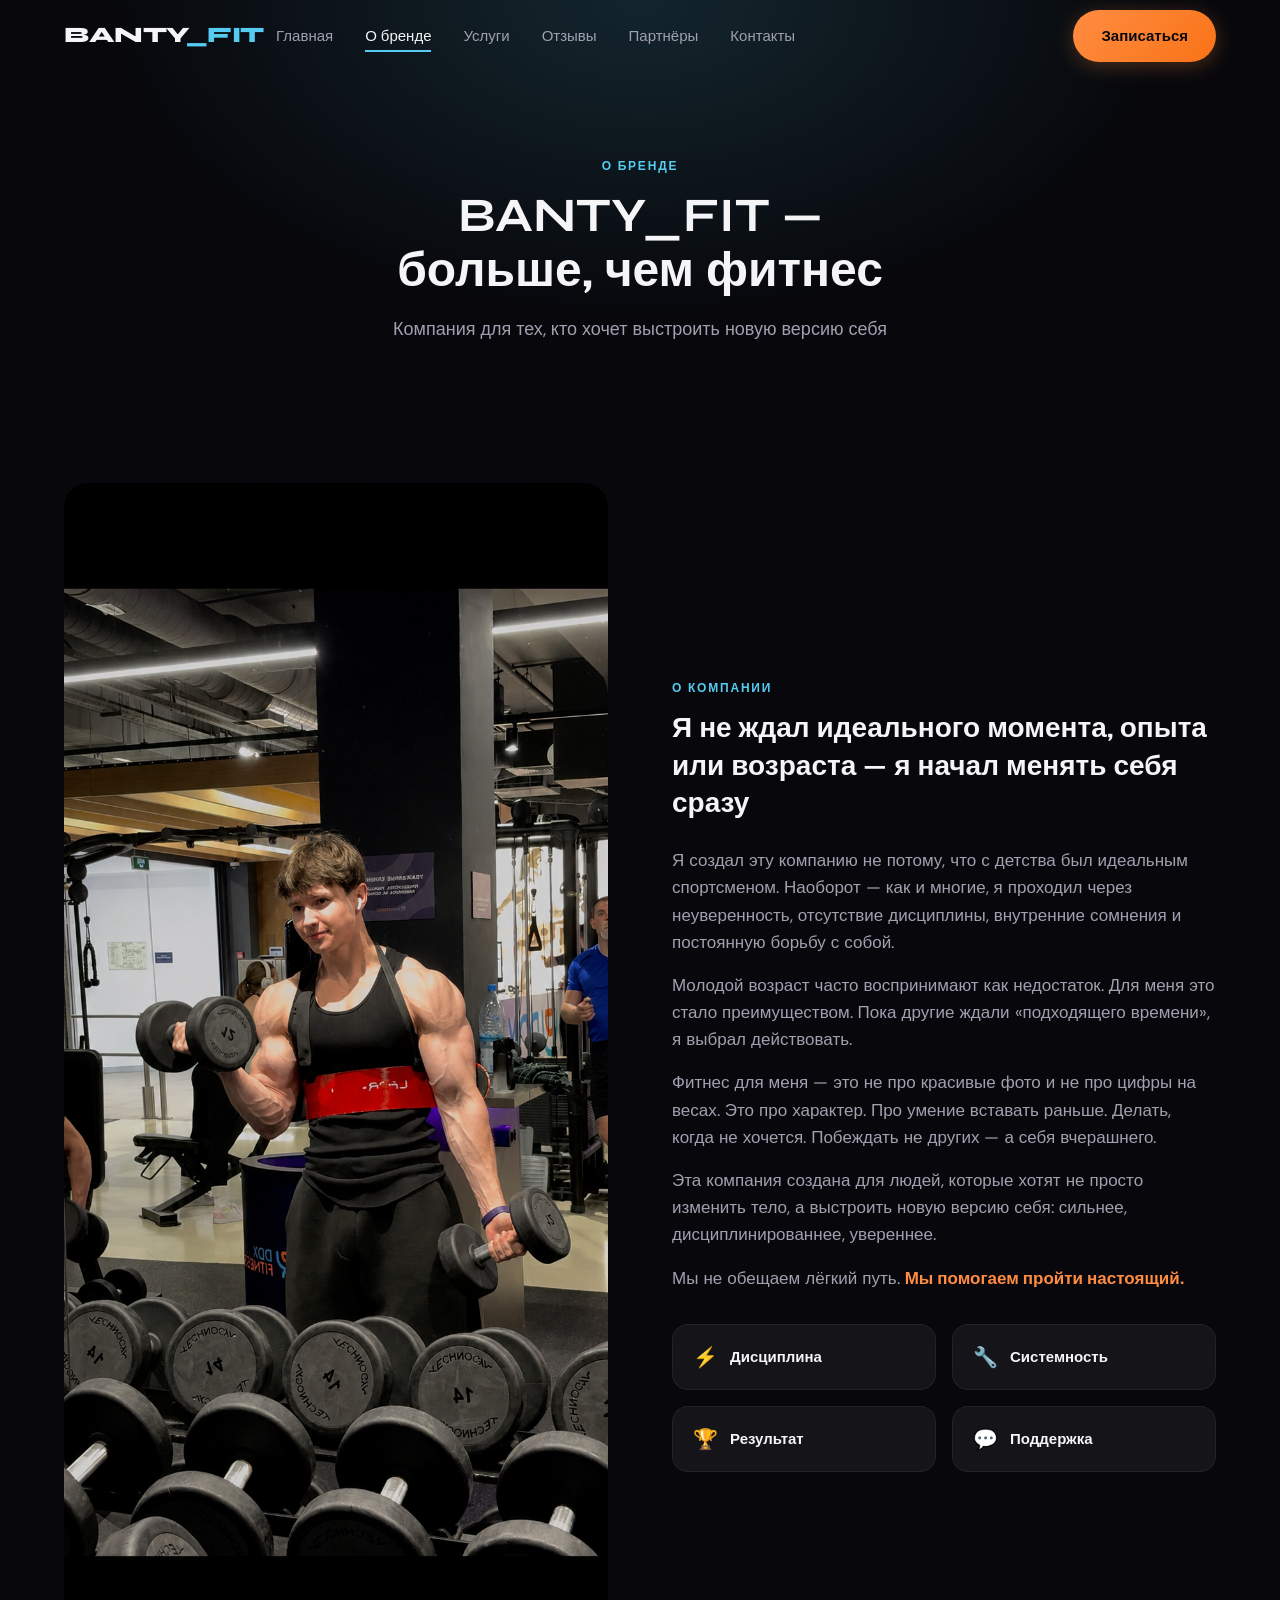
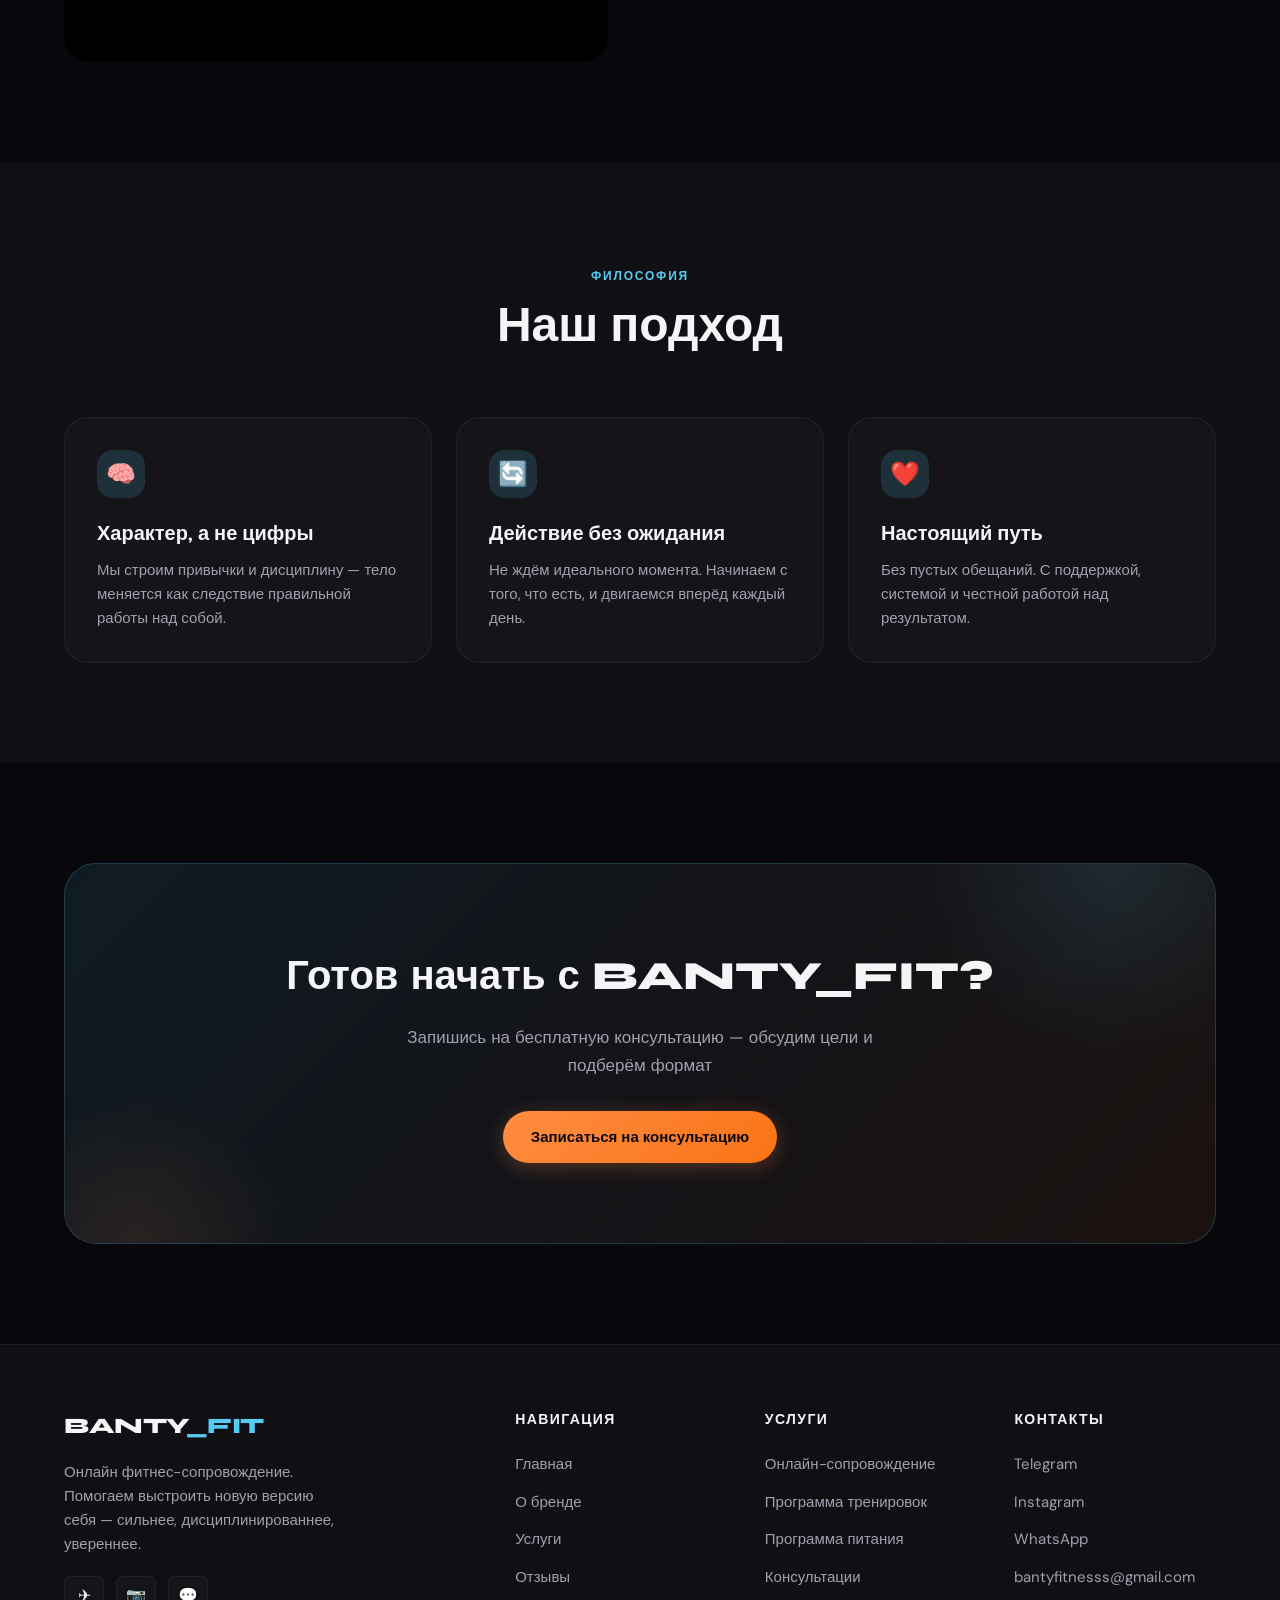
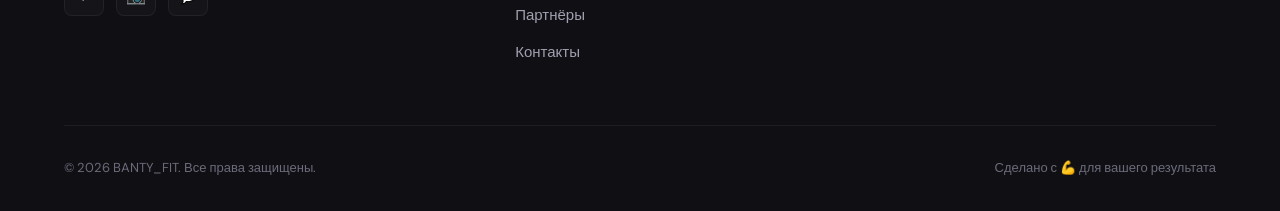
==== commit 5abe21d7: "Add files via upload Fix intro video and update partners" ====
--- a/about.html
+++ b/about.html
@@ -43,6 +43,7 @@
         <a href="about.html" class="nav__link">О бренде</a>
         <a href="services.html" class="nav__link">Услуги</a>
         <a href="reviews.html" class="nav__link">Отзывы</a>
+        <a href="partners.html" class="nav__link">Партнёры</a>
         <a href="contacts.html" class="nav__link">Контакты</a>
       </nav>
       <div class="header__cta">
@@ -172,6 +173,7 @@
             <li><a href="about.html">О бренде</a></li>
             <li><a href="services.html">Услуги</a></li>
             <li><a href="reviews.html">Отзывы</a></li>
+            <li><a href="partners.html">Партнёры</a></li>
             <li><a href="contacts.html">Контакты</a></li>
           </ul>
         </div>
--- a/css/style.css
+++ b/css/style.css
@@ -2942,4 +2942,127 @@
     opacity:1 !important;
     transform:none !important;
   }
+}
+/* =========================
+   PARTNERS PAGE
+========================= */
+
+.partners-hero {
+  padding: 140px 0 80px;
+  text-align: center;
+}
+
+.partner-showcase {
+  padding: 40px 0 120px;
+}
+
+.partner-grid {
+  display: grid;
+  grid-template-columns: 1fr 1fr;
+  gap: 60px;
+  align-items: center;
+}
+
+.partner-gallery {
+  position: sticky;
+  top: 120px;
+}
+
+.partner-image {
+  width: 100%;
+  border-radius: 28px;
+  display: block;
+  box-shadow: 0 30px 80px rgba(0,0,0,.35);
+  transition: all .5s ease;
+}
+
+.partner-badge {
+  display: inline-block;
+  padding: 10px 18px;
+  border-radius: 999px;
+  background: rgba(255,255,255,.08);
+  backdrop-filter: blur(10px);
+  margin-bottom: 20px;
+  font-weight: 700;
+  letter-spacing: 1px;
+}
+
+.partner-info h2 {
+  font-size: clamp(2rem, 4vw, 4rem);
+  line-height: 1.05;
+  margin-bottom: 24px;
+}
+
+.partner-info p {
+  font-size: 1.05rem;
+  line-height: 1.8;
+  opacity: .9;
+  margin-bottom: 20px;
+}
+
+.partner-benefits {
+  display: flex;
+  flex-direction: column;
+  gap: 12px;
+  margin: 35px 0;
+}
+
+.partner-benefits div {
+  padding: 12px 18px;
+  border: 1px solid rgba(255,255,255,.08);
+  border-radius: 14px;
+  background: rgba(255,255,255,.03);
+}
+
+.promo-card {
+  margin: 40px 0;
+  padding: 35px;
+  border-radius: 28px;
+  background: linear-gradient(
+    135deg,
+    rgba(0,153,255,.15),
+    rgba(255,140,0,.15)
+  );
+  border: 1px solid rgba(255,255,255,.08);
+  text-align: center;
+  backdrop-filter: blur(16px);
+}
+
+.promo-card span {
+  display: block;
+  opacity: .8;
+  margin-bottom: 12px;
+}
+
+.promo-card h3 {
+  font-size: 4rem;
+  margin: 0;
+  color: #4db5ff;
+  letter-spacing: 4px;
+}
+
+.promo-card p {
+  margin: 15px 0 25px;
+}
+
+.partner-info .btn {
+  margin-right: 12px;
+  margin-bottom: 12px;
+}
+
+@media (max-width: 900px) {
+
+  .partner-grid {
+    grid-template-columns: 1fr;
+  }
+
+  .partner-gallery {
+    position: relative;
+    top: auto;
+  }
+
+  .promo-card h3 {
+    font-size: 3rem;
+  }
+
 }
